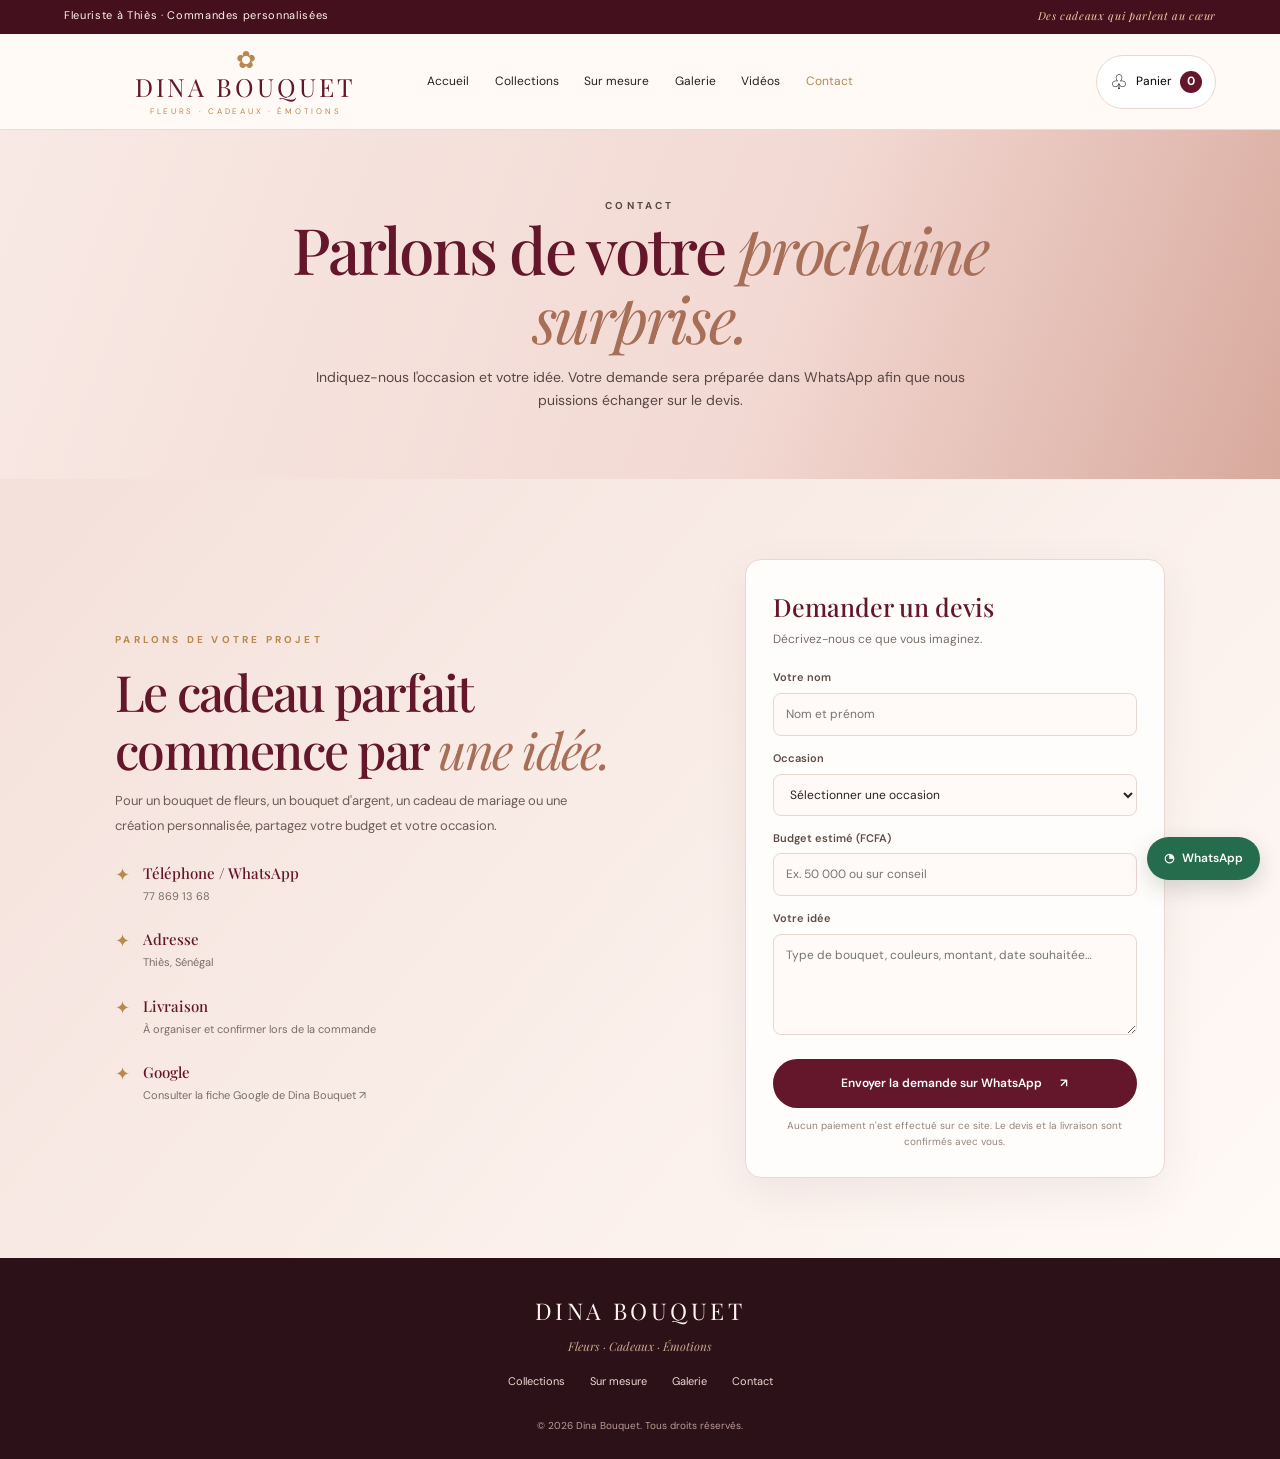
==== contact.html @ dc627ee7 "first commit" ====
<!doctype html>
<html lang="fr">

<head>
  <meta charset="utf-8">
  <meta name="viewport" content="width=device-width, initial-scale=1">
  <meta name="theme-color" content="#64172a">
  <meta name="description"
    content="Contactez Dina Bouquet à Thiès pour une demande de devis et une commande personnalisée.">
  <title>Contact | Dina Bouquet</title>
  <link rel="stylesheet" href="styles.css">
</head>

<body>
  <div class="announcement"><span>Fleuriste à Thiès · Commandes personnalisées</span><span class="announcement-note">Des
      cadeaux qui parlent au cœur</span></div>
  <header class="site-header">
    <button class="menu-toggle" aria-label="Ouvrir le menu" aria-expanded="false">☰</button>
    <a class="brand" href="index.html" aria-label="Dina Bouquet, accueil"><span class="brand-mark">✿</span><span
        class="brand-name">DINA BOUQUET</span><span class="brand-tagline">FLEURS · CADEAUX · ÉMOTIONS</span></a>
    <nav class="nav-links" id="navLinks"><a href="index.html">Accueil</a><a href="collections.html">Collections</a><a
        href="sur-mesure.html">Sur mesure</a><a href="galerie.html">Galerie</a><a href="videos.html">Vidéos</a><a
        href="contact.html" aria-current="page">Contact</a></nav>
    <button class="cart-button" id="openCart" aria-label="Ouvrir le panier"><span
        class="cart-icon">♧</span><span>Panier</span><b id="cartCount">0</b></button>
  </header>
  <main>
    <section class="page-hero">
      <p class="eyebrow centered">CONTACT</p>
      <h1>Parlons de votre <em>prochaine surprise.</em></h1>
      <p>Indiquez-nous l'occasion et votre idée. Votre demande sera préparée dans WhatsApp afin que nous puissions
        échanger sur le devis.</p>
    </section>
    <section class="contact-section">
      <div class="contact-copy">
        <p class="eyebrow">PARLONS DE VOTRE PROJET</p>
        <h2>Le cadeau parfait<br>commence par <em>une idée.</em></h2>
        <p>Pour un bouquet de fleurs, un bouquet d'argent, un cadeau de mariage ou une création personnalisée, partagez
          votre budget et votre occasion.</p>
        <div class="contact-detail"><span>✦</span>
          <div><b>Téléphone / WhatsApp</b><small><a href="https://wa.me/221778691368">77 869 13 68</a></small></div>
        </div>
        <div class="contact-detail"><span>✦</span>
          <div><b>Adresse</b><small>Thiès, Sénégal</small></div>
        </div>
        <div class="contact-detail"><span>✦</span>
          <div><b>Livraison</b><small>À organiser et confirmer lors de la commande</small></div>
        </div>
        <div class="contact-detail"><span>✦</span>
          <div><b>Google</b><small><a href="https://www.google.com/search?q=dinabouquet+fleuriste" target="_blank"
                rel="noopener">Consulter la fiche Google de Dina Bouquet ↗</a></small></div>
        </div>
      </div>
      <form class="contact-form" id="quoteForm">
        <h3>Demander un devis</h3>
        <p>Décrivez-nous ce que vous imaginez.</p>
        <label for="customerName">Votre nom</label><input id="customerName" name="name" placeholder="Nom et prénom"
          required>
        <label for="occasion">Occasion</label><select id="occasion" name="occasion" required>
          <option value="">Sélectionner une occasion</option>
          <option>Anniversaire</option>
          <option>Mariage / fiançailles</option>
          <option>Surprise romantique</option>
          <option>Cadeau prestige</option>
          <option>Autre occasion</option>
        </select>
        <label for="budget">Budget estimé (FCFA)</label><input id="budget" name="budget"
          placeholder="Ex. 50 000 ou sur conseil">
        <label for="details">Votre idée</label><textarea id="details" name="details" rows="4"
          placeholder="Type de bouquet, couleurs, montant, date souhaitée…"></textarea>
        <button class="button button-primary full-width" type="submit">Envoyer la demande sur WhatsApp
          <span>↗</span></button><small class="form-note">Aucun paiement n'est effectué sur ce site. Le devis et la
          livraison sont confirmés avec vous.</small>
      </form>
    </section>
  </main>
  <footer class="site-footer"><a class="footer-brand" href="index.html">DINA BOUQUET</a>
    <p>Fleurs · Cadeaux · Émotions</p>
    <div class="footer-links"><a href="collections.html">Collections</a><a href="sur-mesure.html">Sur mesure</a><a
        href="galerie.html">Galerie</a><a href="contact.html">Contact</a></div><small>© <span id="year"></span> Dina
      Bouquet. Tous droits réservés.</small>
  </footer>
  <a class="floating-whatsapp" id="floatingWhatsapp" href="#" aria-label="Contacter Dina Bouquet sur WhatsApp">◔
    <span>WhatsApp</span></a>
  <div class="cart-overlay" id="cartOverlay" hidden><button class="overlay-backdrop" id="closeCartBackdrop"
      aria-label="Fermer le panier"></button>
    <aside class="cart-drawer" role="dialog" aria-modal="true" aria-labelledby="cartTitle">
      <div class="cart-header">
        <div>
          <p class="eyebrow">VOTRE SÉLECTION</p>
          <h2 id="cartTitle">Mon panier <span id="cartTitleCount">(0)</span></h2>
        </div><button id="closeCart" class="close-cart" aria-label="Fermer">×</button>
      </div>
      <div id="cartItems" class="cart-items">
        <div class="empty-cart"><span>♡</span>
          <p>Votre panier est encore vide.</p><small>Ajoutez une collection pour préparer votre demande.</small>
        </div>
      </div>
      <div class="cart-footer">
        <p>Les prix des créations personnalisées sont confirmés sur devis.</p><button
          class="button button-primary full-width" id="checkoutButton">Commander sur WhatsApp ↗</button><button
          class="continue-shopping" id="continueShopping">Continuer mes découvertes</button>
      </div>
    </aside>
  </div>
  <div class="toast" id="toast" role="status" aria-live="polite"></div>
  <script src="script.js"></script>
</body>

</html>
---- styles.css ----
@import url('https://fonts.googleapis.com/css2?family=DM+Sans:wght@400;500;600;700&family=Playfair+Display:wght@400;500;600;700&display=swap');

* {
    box-sizing: border-box
}

:root {
    --wine: #64172a;
    --wine-dark: #45101d;
    --rose: #f4dfdc;
    --blush: #fbf4f0;
    --cream: #fffaf6;
    --gold: #b8894e;
    --ink: #2b2020;
    --muted: #796d69;
    --line: #e8d8d1;
    --serif: "Playfair Display", Georgia, serif;
    --sans: "DM Sans", Arial, sans-serif
}

html {
    scroll-behavior: smooth;
    scroll-padding-top: 100px
}

body {
    margin: 0;
    background: var(--cream);
    color: var(--ink);
    font-family: var(--sans);
    font-size: 14px;
    line-height: 1.6
}

a {
    color: inherit;
    text-decoration: none
}

button,
input,
select,
textarea {
    font: inherit
}

button {
    cursor: pointer
}

img,
video {
    max-width: 100%;
    display: block
}

.announcement {
    min-height: 34px;
    padding: 7px 5%;
    display: flex;
    justify-content: space-between;
    gap: 20px;
    background: var(--wine-dark);
    color: #fff4eb;
    font-size: 11px;
    letter-spacing: .06em
}

.announcement-note {
    font-family: var(--serif);
    font-style: italic;
    color: #e6cba4
}

.site-header {
    min-height: 96px;
    padding: 0 5%;
    display: grid;
    grid-template-columns: 1fr auto 1fr;
    align-items: center;
    background: rgba(255, 250, 246, .96);
    border-bottom: 1px solid #eadbd4;
    position: sticky;
    top: 0;
    z-index: 20;
    backdrop-filter: blur(14px)
}

.brand {
    display: flex;
    flex-direction: column;
    align-items: center;
    line-height: 1.1;
    white-space: nowrap
}

.brand-mark {
    font-size: 24px;
    color: var(--gold);
    height: 26px
}

.brand-name {
    font-family: var(--serif);
    font-size: 25px;
    letter-spacing: .12em;
    color: var(--wine)
}

.brand-tagline {
    font-size: 8px;
    letter-spacing: .34em;
    color: var(--gold);
    margin-top: 7px
}

.nav-links {
    display: flex;
    gap: clamp(12px, 2vw, 28px);
    align-items: center;
    font-size: 12px
}

.nav-links a {
    transition: color .25s
}

.nav-links a:hover,
.nav-links a[aria-current="page"] {
    color: var(--gold)
}

.cart-button {
    justify-self: end;
    display: flex;
    align-items: center;
    gap: 8px;
    border: 1px solid var(--line);
    border-radius: 40px;
    background: white;
    padding: 10px 13px;
    font-size: 12px
}

.cart-button b {
    background: var(--wine);
    color: white;
    width: 22px;
    height: 22px;
    border-radius: 50%;
    display: grid;
    place-items: center
}

.cart-icon {
    font-size: 20px
}

.menu-toggle {
    display: none;
    background: none;
    border: 0;
    font-size: 24px;
    color: var(--wine)
}

.hero {
    display: grid;
    grid-template-columns: 1fr 1fr;
    min-height: 495px;
    background: linear-gradient(110deg, #f8e9e4, #f3d9d3 60%, #d8a99d);
    overflow: hidden
}

.hero-copy {
    padding: 65px 4vw 45px 8vw;
    align-self: center;
    position: relative;
    z-index: 2
}

.eyebrow {
    font-size: 10px;
    letter-spacing: .32em;
    color: var(--gold);
    font-weight: 700;
    margin: 0 0 15px;
    display: flex;
    align-items: center;
    gap: 12px
}

.eyebrow span {
    width: 32px;
    height: 1px;
    background: var(--gold)
}

h1,
h2,
h3,
p {
    margin-top: 0
}

h1,
h2 {
    font-family: var(--serif);
    font-weight: 500;
    letter-spacing: -.035em
}

h1 {
    font-size: clamp(42px, 5vw, 67px);
    line-height: 1.08;
    color: var(--wine);
    margin-bottom: 20px
}

h1 em,
h2 em {
    font-weight: 400;
    color: #a76e58
}

.hero-text {
    max-width: 500px;
    font-size: 15px;
    color: #574744;
    line-height: 1.85
}

.hero-actions {
    display: flex;
    flex-wrap: wrap;
    gap: 12px;
    margin: 26px 0 30px
}

.button {
    display: inline-flex;
    align-items: center;
    justify-content: center;
    gap: 18px;
    border: 1px solid transparent;
    border-radius: 50px;
    padding: 14px 22px;
    font-size: 12px;
    font-weight: 600;
    transition: transform .25s, box-shadow .25s, background .25s
}

.button:hover {
    transform: translateY(-3px);
    box-shadow: 0 10px 22px #52172a20
}

.button-primary {
    background: var(--wine);
    color: white
}

.button-primary:hover {
    background: #7a2036
}

.button-outline {
    border-color: #b88a67;
    color: var(--wine);
    background: #fff8f333
}

.button-light {
    background: #fff7f0;
    color: var(--wine)
}

.trust-row {
    display: flex;
    align-items: center;
    gap: 14px;
    flex-wrap: wrap;
    font-size: 10px;
    color: #725e58
}

.trust-row i {
    height: 15px;
    width: 1px;
    background: #c9a99b
}

.hero-visual {
    position: relative;
    min-height: 440px;
    overflow: hidden;
    background: #f0d5cc
}

.hero-image-wrap {
    position: absolute;
    inset: 0;
    overflow: hidden
}

.hero-image {
    width: 100%;
    height: 100%;
    object-fit: cover;
    object-position: center 35%;
    mix-blend-mode: multiply;
    mask-image: linear-gradient(90deg, transparent 0%, #000 18%);
    animation: heroFloat 7s ease-in-out infinite alternate
}

.floating-note {
    position: absolute;
    right: 8%;
    top: 14%;
    font-family: var(--serif);
    font-style: italic;
    font-size: 20px;
    line-height: 1.3;
    color: #9a6335;
    transform: rotate(5deg)
}

.floating-note span {
    display: block;
    text-align: center;
    font-size: 25px
}

.hero-stamp {
    position: absolute;
    bottom: 8%;
    left: 8%;
    width: 76px;
    height: 76px;
    border: 1px solid #fff9;
    border-radius: 50%;
    display: grid;
    align-content: center;
    text-align: center;
    font-size: 8px;
    letter-spacing: .15em;
    color: white;
    background: #64172a80;
    transform: rotate(-12deg)
}

.section {
    padding: 82px 6%
}

.section-heading {
    text-align: center;
    margin-bottom: 34px
}

.centered {
    justify-content: center
}

.section-heading h2,
.statement-content h2,
.contact-copy h2 {
    font-size: clamp(34px, 4vw, 48px);
    line-height: 1.16;
    color: var(--wine);
    margin-bottom: 10px
}

.section-heading>p:last-child {
    color: var(--muted);
    font-size: 13px;
    margin-bottom: 0
}

.collection-grid {
    display: grid;
    grid-template-columns: repeat(4, minmax(0, 1fr));
    gap: 18px
}

.collection-card {
    background: #fff;
    border: 1px solid #eadbd5;
    border-radius: 13px;
    overflow: hidden;
    box-shadow: 0 8px 24px #4a1a1210;
    transition: transform .35s, box-shadow .35s
}

.collection-card:hover {
    transform: translateY(-7px);
    box-shadow: 0 18px 35px #4a1a121c
}

.collection-image {
    height: 270px;
    position: relative;
    overflow: hidden;
    background: #eed9d2
}

.collection-image img {
    width: 100%;
    height: 100%;
    object-fit: cover;
    transition: transform .7s
}

.collection-card:hover .collection-image img {
    transform: scale(1.07)
}

.card-number {
    position: absolute;
    top: 12px;
    left: 12px;
    background: #fffaf0dc;
    color: var(--wine);
    padding: 5px 9px;
    border-radius: 30px;
    font-size: 10px
}

.image-label {
    position: absolute;
    bottom: 13px;
    right: 12px;
    color: white;
    background: #7c4d28;
    padding: 6px 9px;
    font-size: 9px;
    letter-spacing: .15em
}

.collection-info {
    padding: 16px;
    display: flex;
    align-items: center;
    justify-content: space-between;
    gap: 8px
}

.collection-info h3 {
    font-family: var(--serif);
    font-size: 17px;
    font-weight: 500;
    color: var(--wine);
    margin: 0 0 3px
}

.collection-info p {
    font-size: 11px;
    color: var(--muted);
    margin: 0
}

.arrow-button {
    border: 1px solid var(--line);
    border-radius: 50%;
    width: 37px;
    height: 37px;
    flex: 0 0 37px;
    background: white;
    color: var(--wine);
    font-size: 19px;
    transition: background .2s, color .2s, transform .2s
}

.arrow-button:hover {
    background: var(--wine);
    color: white;
    transform: rotate(45deg)
}

.section-footnote {
    text-align: center;
    font-size: 11px;
    color: #94847d;
    margin: 24px auto 0;
    max-width: 700px
}

.statement-section {
    background: var(--wine-dark);
    color: #fff2e9;
    min-height: 340px;
    display: grid;
    grid-template-columns: 1fr 250px;
    gap: 40px;
    align-items: center;
    padding: 60px 12%;
    position: relative;
    overflow: hidden
}

.statement-decoration {
    position: absolute;
    left: -30px;
    bottom: -170px;
    font-family: var(--serif);
    font-size: 430px;
    color: #ffffff08;
    line-height: 1
}

.statement-content {
    position: relative;
    z-index: 1;
    max-width: 650px
}

.statement-content .eyebrow {
    color: #d6b27d
}

.statement-content h2 {
    color: #fff6ef
}

.statement-content h2 em {
    color: #e2bd91
}

.statement-content>p:not(.eyebrow) {
    max-width: 570px;
    color: #e2cfc8;
    font-size: 13px;
    line-height: 1.9
}

.statement-side {
    border-left: 1px solid #b88a6755;
    padding-left: 35px;
    position: relative;
    z-index: 1
}

.quote-mark {
    font-family: var(--serif);
    font-size: 70px;
    color: #c59a61;
    height: 48px
}

.statement-side p {
    font-family: var(--serif);
    font-size: 20px;
    line-height: 1.5
}

.statement-side span {
    font-size: 11px;
    color: #d5ad80
}

.gallery-section {
    background: #f8efea
}

.gallery-grid {
    display: grid;
    grid-template-columns: 1.1fr 1fr 1fr;
    gap: 17px;
    max-width: 1100px;
    margin: auto
}

.gallery-tile {
    margin: 0;
    height: 280px;
    position: relative;
    overflow: hidden;
    border-radius: 12px;
    background: #ead2c8
}

.gallery-tile.tall {
    height: 310px
}

.gallery-tile img,
.gallery-tile video {
    width: 100%;
    height: 100%;
    object-fit: cover;
    transition: transform .7s
}

.gallery-tile:hover img {
    transform: scale(1.05)
}

.gallery-tile figcaption {
    position: absolute;
    bottom: 0;
    left: 0;
    right: 0;
    padding: 28px 16px 13px;
    background: linear-gradient(transparent, #2a1212b5);
    color: white;
    font-family: var(--serif);
    font-size: 17px
}

.gallery-placeholder {
    border: 1px dashed #c9a99b;
    border-radius: 12px;
    display: flex;
    flex-direction: column;
    align-items: center;
    justify-content: center;
    text-align: center;
    min-height: 260px;
    color: var(--wine);
    padding: 20px;
    background: #fff9f5
}

.gallery-placeholder .plus {
    width: 45px;
    height: 45px;
    border: 1px solid #c9a99b;
    border-radius: 50%;
    display: grid;
    place-items: center;
    font-size: 26px;
    margin-bottom: 12px
}

.gallery-placeholder strong {
    font-family: var(--serif);
    font-size: 18px;
    font-weight: 500
}

.gallery-placeholder p {
    font-size: 11px;
    color: var(--muted);
    margin: 6px 0 0
}

.process-section {
    padding: 75px 7%
}

.process-grid {
    display: grid;
    grid-template-columns: repeat(3, 1fr);
    gap: 24px;
    max-width: 1000px;
    margin: auto
}

.process-step {
    text-align: center;
    padding: 26px 22px;
    border: 1px solid var(--line);
    border-radius: 12px;
    background: white;
    position: relative
}

.process-step>span {
    position: absolute;
    top: 12px;
    right: 16px;
    color: #c7a789;
    font-size: 11px;
    letter-spacing: .15em
}

.process-icon {
    margin: 0 auto 15px;
    border-radius: 50%;
    width: 56px;
    height: 56px;
    display: grid;
    place-items: center;
    background: var(--blush);
    color: var(--wine);
    font-size: 26px
}

.process-step h3 {
    font-family: var(--serif);
    font-size: 20px;
    font-weight: 500;
    color: var(--wine);
    margin-bottom: 7px
}

.process-step p {
    font-size: 12px;
    color: var(--muted);
    margin: 0
}

.contact-section {
    padding: 80px 9%;
    display: grid;
    grid-template-columns: 1fr minmax(320px, .8fr);
    gap: 10%;
    background: linear-gradient(130deg, #f4e0da, #fffaf6)
}

.contact-copy {
    align-self: center
}

.contact-copy h2 {
    font-size: clamp(36px, 4vw, 50px)
}

.contact-copy>p:not(.eyebrow) {
    font-size: 13px;
    line-height: 1.9;
    color: #6e5b55;
    max-width: 490px
}

.contact-detail {
    display: flex;
    gap: 13px;
    align-items: flex-start;
    margin-top: 22px
}

.contact-detail>span {
    color: var(--gold);
    font-size: 18px
}

.contact-detail b,
.contact-detail small {
    display: block
}

.contact-detail b {
    font-family: var(--serif);
    font-size: 15px;
    color: var(--wine);
    font-weight: 500
}

.contact-detail small {
    font-size: 11px;
    color: var(--muted);
    margin-top: 3px
}

.contact-form {
    background: #fffdfb;
    border: 1px solid #e9d8d1;
    border-radius: 16px;
    padding: 27px;
    box-shadow: 0 15px 45px #45101d10
}

.contact-form h3 {
    font-family: var(--serif);
    font-size: 25px;
    color: var(--wine);
    font-weight: 500;
    margin-bottom: 3px
}

.contact-form>p {
    font-size: 12px;
    color: var(--muted);
    margin-bottom: 20px
}

.contact-form label {
    display: block;
    font-size: 11px;
    font-weight: 600;
    color: #5e4c48;
    margin: 14px 0 6px
}

.contact-form input,
.contact-form select,
.contact-form textarea {
    width: 100%;
    border: 1px solid #e6d8d1;
    border-radius: 8px;
    padding: 11px 12px;
    background: #fffaf7;
    color: var(--ink);
    outline: none;
    font-size: 12px;
    transition: border .2s
}

.contact-form input:focus,
.contact-form select:focus,
.contact-form textarea:focus {
    border-color: var(--gold)
}

.contact-form textarea {
    resize: vertical
}

.full-width {
    width: 100%;
    margin-top: 18px
}

.form-note {
    display: block;
    font-size: 10px;
    line-height: 1.6;
    color: #93827c;
    text-align: center;
    margin-top: 10px
}

.site-footer {
    background: #2d1119;
    color: #ead9d1;
    text-align: center;
    padding: 35px 20px 24px
}

.footer-brand {
    font-family: var(--serif);
    font-size: 23px;
    letter-spacing: .15em;
    color: #fff5ed
}

.site-footer>p {
    font-family: var(--serif);
    font-style: italic;
    font-size: 12px;
    color: #c7a789;
    margin: 7px 0 17px
}

.footer-links {
    display: flex;
    justify-content: center;
    gap: 25px;
    font-size: 11px;
    margin-bottom: 22px
}

.footer-links a:hover {
    color: #d9b47e
}

.site-footer>small {
    font-size: 10px;
    color: #b99b93
}

.floating-whatsapp {
    position: fixed;
    right: 20px;
    bottom: 20px;
    z-index: 19;
    display: flex;
    align-items: center;
    gap: 8px;
    background: #246c4b;
    color: white;
    padding: 12px 17px;
    border-radius: 40px;
    box-shadow: 0 8px 22px #152e202b;
    font-size: 12px;
    font-weight: 600;
    transition: transform .2s
}

.floating-whatsapp:hover {
    transform: translateY(-3px)
}

.cart-overlay {
    position: fixed;
    inset: 0;
    z-index: 50;
    display: flex;
    justify-content: flex-end
}

.cart-overlay[hidden] {
    display: none
}

.overlay-backdrop {
    position: absolute;
    inset: 0;
    border: 0;
    background: #1e0d13a8;
    backdrop-filter: blur(3px);
    animation: fadeIn .2s
}

.cart-drawer {
    position: relative;
    width: min(440px, 100%);
    height: 100%;
    background: var(--cream);
    padding: 26px;
    display: flex;
    flex-direction: column;
    box-shadow: -15px 0 50px #0002;
    animation: slideIn .35s ease
}

.cart-header {
    display: flex;
    align-items: flex-start;
    justify-content: space-between;
    border-bottom: 1px solid var(--line);
    padding-bottom: 18px
}

.cart-header .eyebrow {
    font-size: 9px;
    margin-bottom: 5px
}

.cart-header h2 {
    font-size: 28px;
    color: var(--wine);
    margin: 0
}

.cart-header h2 span {
    font-family: var(--sans);
    font-size: 13px;
    color: var(--muted)
}

.close-cart {
    border: 1px solid var(--line);
    border-radius: 50%;
    width: 36px;
    height: 36px;
    background: white;
    font-size: 24px;
    color: var(--wine)
}

.cart-items {
    overflow: auto;
    flex: 1;
    padding: 15px 0
}

.empty-cart {
    text-align: center;
    padding: 50px 10px;
    color: var(--muted)
}

.empty-cart span {
    font-size: 40px;
    color: #c6a18e
}

.empty-cart p {
    font-family: var(--serif);
    font-size: 20px;
    color: var(--wine);
    margin: 10px 0 4px
}

.empty-cart small {
    font-size: 11px
}

.cart-item {
    display: grid;
    grid-template-columns: 62px 1fr auto;
    gap: 12px;
    padding: 13px 0;
    border-bottom: 1px solid var(--line);
    align-items: center
}

.cart-item img {
    width: 62px;
    height: 70px;
    object-fit: cover;
    border-radius: 8px
}

.cart-item h4 {
    font-family: var(--serif);
    font-size: 15px;
    font-weight: 500;
    margin: 0 0 4px;
    color: var(--wine)
}

.cart-item small {
    font-size: 10px;
    color: var(--muted)
}

.remove-item {
    border: 0;
    background: transparent;
    color: #9a625e;
    font-size: 19px
}

.cart-footer {
    border-top: 1px solid var(--line);
    padding-top: 16px
}

.cart-footer>p {
    font-size: 11px;
    color: var(--muted)
}

.continue-shopping {
    display: block;
    border: 0;
    background: none;
    margin: 12px auto 0;
    color: var(--wine);
    font-size: 12px;
    text-decoration: underline
}

.toast {
    position: fixed;
    bottom: 78px;
    left: 50%;
    transform: translate(-50%, 15px);
    z-index: 70;
    background: #2d1119;
    color: white;
    padding: 12px 18px;
    border-radius: 8px;
    font-size: 12px;
    opacity: 0;
    pointer-events: none;
    transition: opacity .25s, transform .25s;
    box-shadow: 0 8px 25px #0002
}

.toast.show {
    opacity: 1;
    transform: translate(-50%, 0)
}

.reveal {
    opacity: 0;
    transform: translateY(22px);
    transition: opacity .7s ease, transform .7s ease
}

.reveal.visible {
    opacity: 1;
    transform: translateY(0)
}

.collection-card:nth-child(2),
.process-step:nth-child(2) {
    transition-delay: .08s
}

.collection-card:nth-child(3),
.process-step:nth-child(3) {
    transition-delay: .16s
}

.collection-card:nth-child(4) {
    transition-delay: .24s
}

.page-hero {
    padding: 68px 8%;
    text-align: center;
    background: linear-gradient(110deg, #f8e9e4, #f3d9d3 60%, #d8a99d)
}

.page-hero h1 {
    max-width: 850px;
    margin: 0 auto 14px
}

.page-hero p {
    max-width: 700px;
    margin: 0 auto;
    color: #574744
}

.video-grid {
    display: grid;
    grid-template-columns: repeat(3, minmax(0, 1fr));
    gap: 18px
}

.video-card {
    border-radius: 13px;
    overflow: hidden;
    background: #fff;
    border: 1px solid var(--line)
}

.video-card video {
    width: 100%;
    aspect-ratio: 4/5;
    object-fit: cover;
    background: #ead2c8
}

.video-card h3 {
    font-family: var(--serif);
    color: var(--wine);
    font-weight: 500;
    padding: 12px 15px 0;
    margin-bottom: 4px
}

.video-card p {
    font-size: 12px;
    color: var(--muted);
    padding: 0 15px 14px;
    margin: 0
}

@keyframes heroFloat {
    from {
        transform: scale(1.02) translateY(0)
    }

    to {
        transform: scale(1.07) translateY(-8px)
    }
}

@keyframes fadeIn {
    from {
        opacity: 0
    }

    to {
        opacity: 1
    }
}

@keyframes slideIn {
    from {
        transform: translateX(35px);
        opacity: .7
    }

    to {
        transform: translateX(0);
        opacity: 1
    }
}

@media(prefers-reduced-motion:reduce) {

    *,
    *::before,
    *::after {
        scroll-behavior: auto !important;
        animation-duration: .01ms !important;
        animation-iteration-count: 1 !important;
        transition-duration: .01ms !important
    }

    .reveal {
        opacity: 1;
        transform: none
    }
}

@media(max-width:1050px) {
    .site-header {
        padding: 0 3%;
        grid-template-columns: 1fr auto 1fr
    }

    .nav-links {
        gap: 12px;
        font-size: 11px
    }

    .brand-name {
        font-size: 21px
    }

    .collection-image {
        height: 225px
    }

    .collection-info {
        padding: 13px
    }

    .collection-info h3 {
        font-size: 15px
    }

    .hero-copy {
        padding-left: 6vw
    }

    .statement-section {
        padding: 55px 8%
    }
}

@media(max-width:780px) {
    .announcement {
        justify-content: center;
        text-align: center;
        font-size: 10px
    }

    .announcement-note {
        display: none
    }

    .site-header {
        min-height: 78px;
        grid-template-columns: 42px 1fr auto;
        padding: 0 18px
    }

    .menu-toggle {
        display: block;
        grid-column: 1;
        grid-row: 1
    }

    .brand {
        grid-column: 2;
        grid-row: 1
    }

    .brand-name {
        font-size: 20px
    }

    .brand-tagline {
        font-size: 7px
    }

    .cart-button {
        grid-column: 3;
        grid-row: 1;
        padding: 8px 10px
    }

    .cart-button>span:not(.cart-icon) {
        display: none
    }

    .nav-links {
        position: absolute;
        top: 78px;
        left: 0;
        right: 0;
        background: #fffaf6;
        display: flex;
        flex-direction: column;
        align-items: stretch;
        gap: 0;
        padding: 0 22px;
        max-height: 0;
        overflow: hidden;
        box-shadow: 0 12px 20px #45101d0b;
        transition: max-height .35s, padding .35s
    }

    .nav-links.open {
        max-height: 380px;
        padding: 10px 22px 18px;
        border-bottom: 1px solid var(--line)
    }

    .nav-links a {
        padding: 12px 4px;
        border-bottom: 1px solid #f1e7e1;
        font-size: 13px
    }

    .hero {
        grid-template-columns: 1fr
    }

    .hero-copy {
        padding: 46px 7% 25px
    }

    .hero-visual {
        min-height: 320px
    }

    .hero-image {
        object-position: center 38%;
        mask-image: linear-gradient(180deg, transparent 0%, #000 10%)
    }

    .floating-note {
        right: 7%;
        top: 8%;
        font-size: 17px
    }

    .hero-stamp {
        bottom: 9%;
        left: 6%
    }

    .hero-actions {
        gap: 9px
    }

    .button {
        padding: 13px 17px
    }

    .trust-row {
        gap: 9px
    }

    .section {
        padding: 60px 5%
    }

    .collection-grid {
        grid-template-columns: repeat(2, minmax(0, 1fr));
        gap: 13px
    }

    .collection-image {
        height: 230px
    }

    .collection-info {
        padding: 12px
    }

    .collection-info h3 {
        font-size: 15px
    }

    .collection-info p {
        font-size: 10px
    }

    .arrow-button {
        width: 32px;
        height: 32px;
        flex-basis: 32px
    }

    .statement-section {
        grid-template-columns: 1fr;
        padding: 48px 7%;
        gap: 28px
    }

    .statement-side {
        border-left: 0;
        border-top: 1px solid #b88a6755;
        padding: 20px 0 0
    }

    .statement-side p {
        font-size: 18px
    }

    .gallery-grid {
        grid-template-columns: 1fr 1fr
    }

    .gallery-tile,
    .gallery-tile.tall {
        height: 245px
    }

    .gallery-placeholder {
        min-height: 180px;
        grid-column: span 2
    }

    .process-section {
        padding: 58px 5%
    }

    .process-grid {
        gap: 12px
    }

    .process-step {
        padding: 25px 13px 18px
    }

    .process-step h3 {
        font-size: 17px
    }

    .process-step p {
        font-size: 11px
    }

    .contact-section {
        padding: 60px 6%;
        grid-template-columns: 1fr;
        gap: 35px
    }

    .contact-form {
        padding: 23px
    }

    .contact-copy h2 {
        font-size: 39px
    }

    .video-grid {
        grid-template-columns: repeat(2, minmax(0, 1fr))
    }
}

@media(max-width:430px) {
    h1 {
        font-size: 42px
    }

    .hero-text {
        font-size: 13px
    }

    .hero-actions .button {
        font-size: 11px;
        gap: 10px
    }

    .trust-row {
        font-size: 9px
    }

    .collection-image {
        height: 185px
    }

    .collection-info {
        gap: 5px
    }

    .collection-info h3 {
        font-size: 14px
    }

    .collection-info p {
        font-size: 9px
    }

    .arrow-button {
        width: 29px;
        height: 29px;
        flex-basis: 29px
    }

    .section-heading h2 {
        font-size: 32px
    }

    .process-grid {
        grid-template-columns: 1fr
    }

    .process-step {
        display: grid;
        grid-template-columns: 58px 1fr;
        column-gap: 14px;
        text-align: left;
        align-items: center
    }

    .process-step>span {
        top: 10px;
        right: 12px
    }

    .process-icon {
        grid-row: 1/3;
        margin: 0
    }

    .process-step h3 {
        align-self: end;
        margin: 0
    }

    .process-step p {
        align-self: start
    }

    .gallery-grid {
        gap: 10px
    }

    .gallery-tile,
    .gallery-tile.tall {
        height: 200px
    }

    .gallery-tile figcaption {
        font-size: 14px
    }

    .floating-whatsapp {
        right: 12px;
        bottom: 12px;
        padding: 11px 14px
    }

    .footer-links {
        gap: 15px
    }

    .cart-drawer {
        padding: 20px
    }

    .contact-copy h2 {
        font-size: 35px
    }

    .video-grid {
        grid-template-columns: 1fr
    }
}


.videos-gallery {
    width: min(1200px, 92%);
    margin: 40px auto;
}

.videos-grid {
    display: grid;
    grid-template-columns: repeat(3, minmax(0, 1fr));
    gap: 24px;
}

.video-card {
    min-width: 0;
    overflow: hidden;
    border-radius: 12px;
    background: #fffaf7;
}

.video-card video {
    display: block;
    width: 100%;
    aspect-ratio: 9 / 16;
    object-fit: cover;
    background: #241a1c;
}

.video-card p {
    margin: 12px;
    color: #64172a;
    font-weight: 600;
}

@media (max-width: 800px) {
    .videos-grid {
        grid-template-columns: repeat(2, minmax(0, 1fr));
        gap: 14px;
    }
}

@media (max-width: 480px) {
    .videos-grid {
        grid-template-columns: 1fr;
    }
}
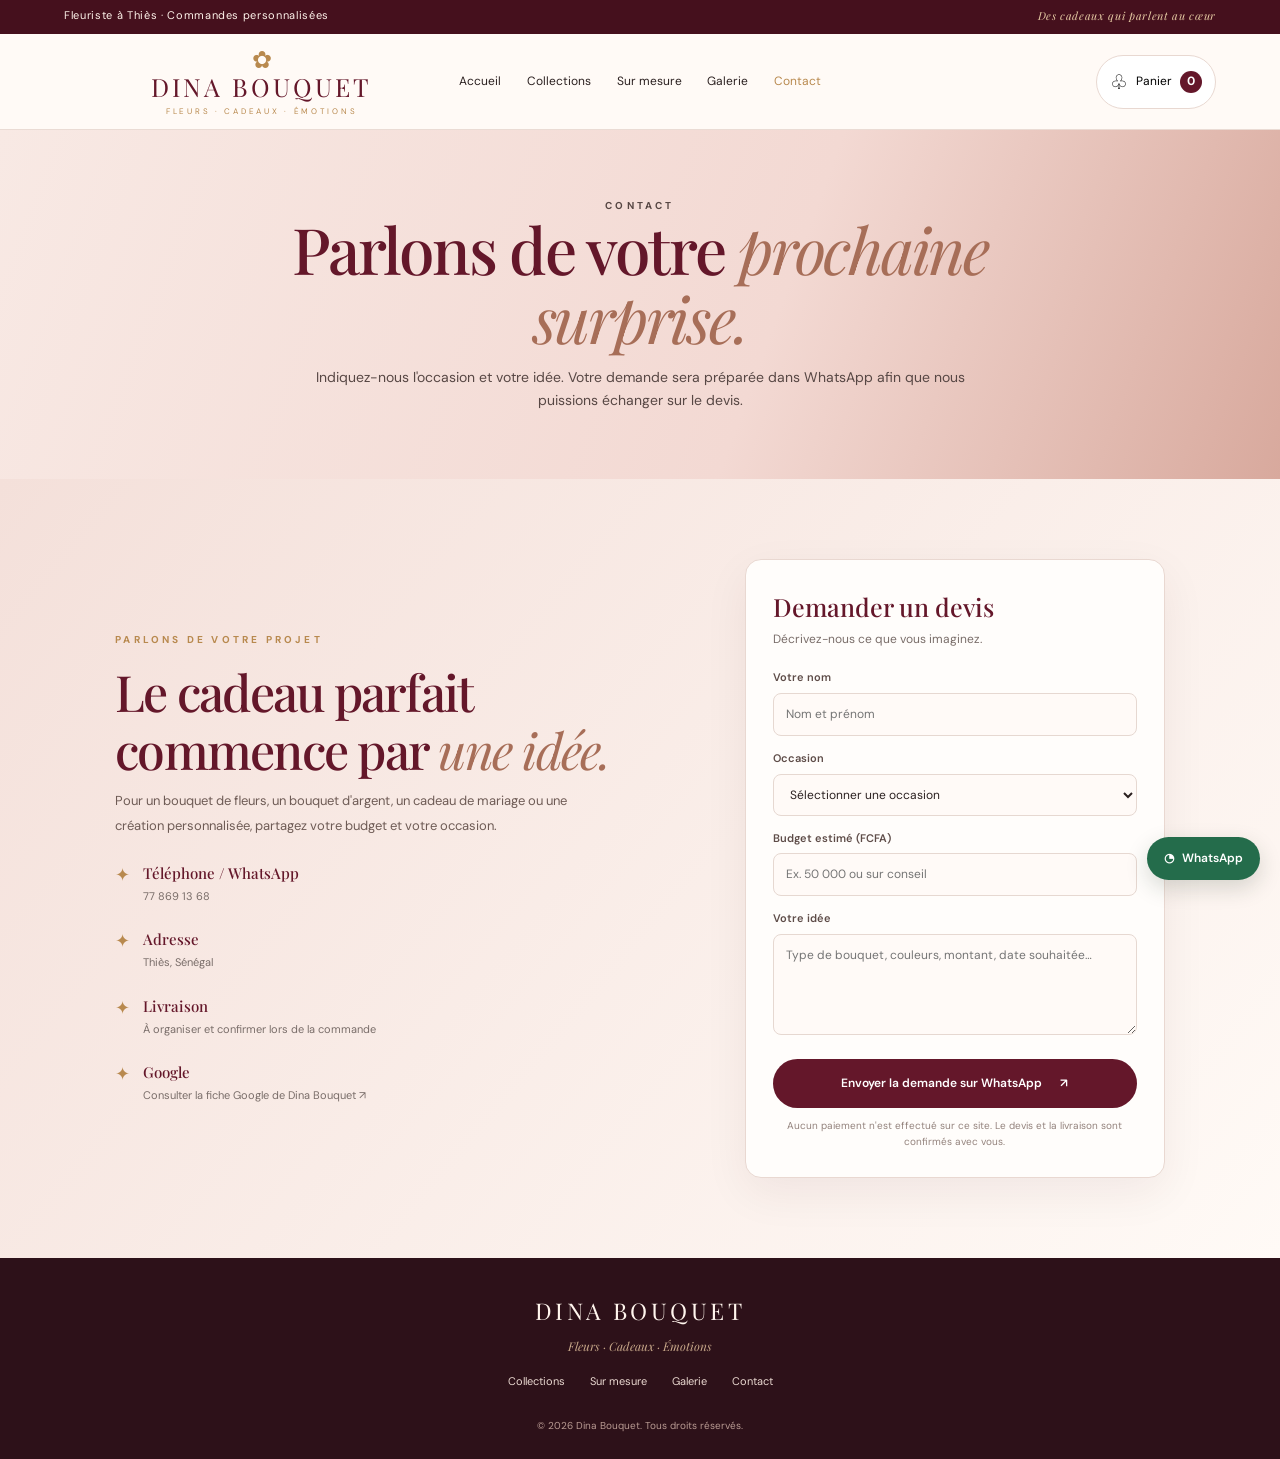
==== commit 3acf8767: "video" ====
--- a/contact.html
+++ b/contact.html
@@ -19,8 +19,8 @@
     <a class="brand" href="index.html" aria-label="Dina Bouquet, accueil"><span class="brand-mark">✿</span><span
         class="brand-name">DINA BOUQUET</span><span class="brand-tagline">FLEURS · CADEAUX · ÉMOTIONS</span></a>
     <nav class="nav-links" id="navLinks"><a href="index.html">Accueil</a><a href="collections.html">Collections</a><a
-        href="sur-mesure.html">Sur mesure</a><a href="galerie.html">Galerie</a><a href="videos.html">Vidéos</a><a
-        href="contact.html" aria-current="page">Contact</a></nav>
+        href="sur-mesure.html">Sur mesure</a><a href="galerie.html">Galerie</a><a href="contact.html"
+        aria-current="page">Contact</a></nav>
     <button class="cart-button" id="openCart" aria-label="Ouvrir le panier"><span
         class="cart-icon">♧</span><span>Panier</span><b id="cartCount">0</b></button>
   </header>
